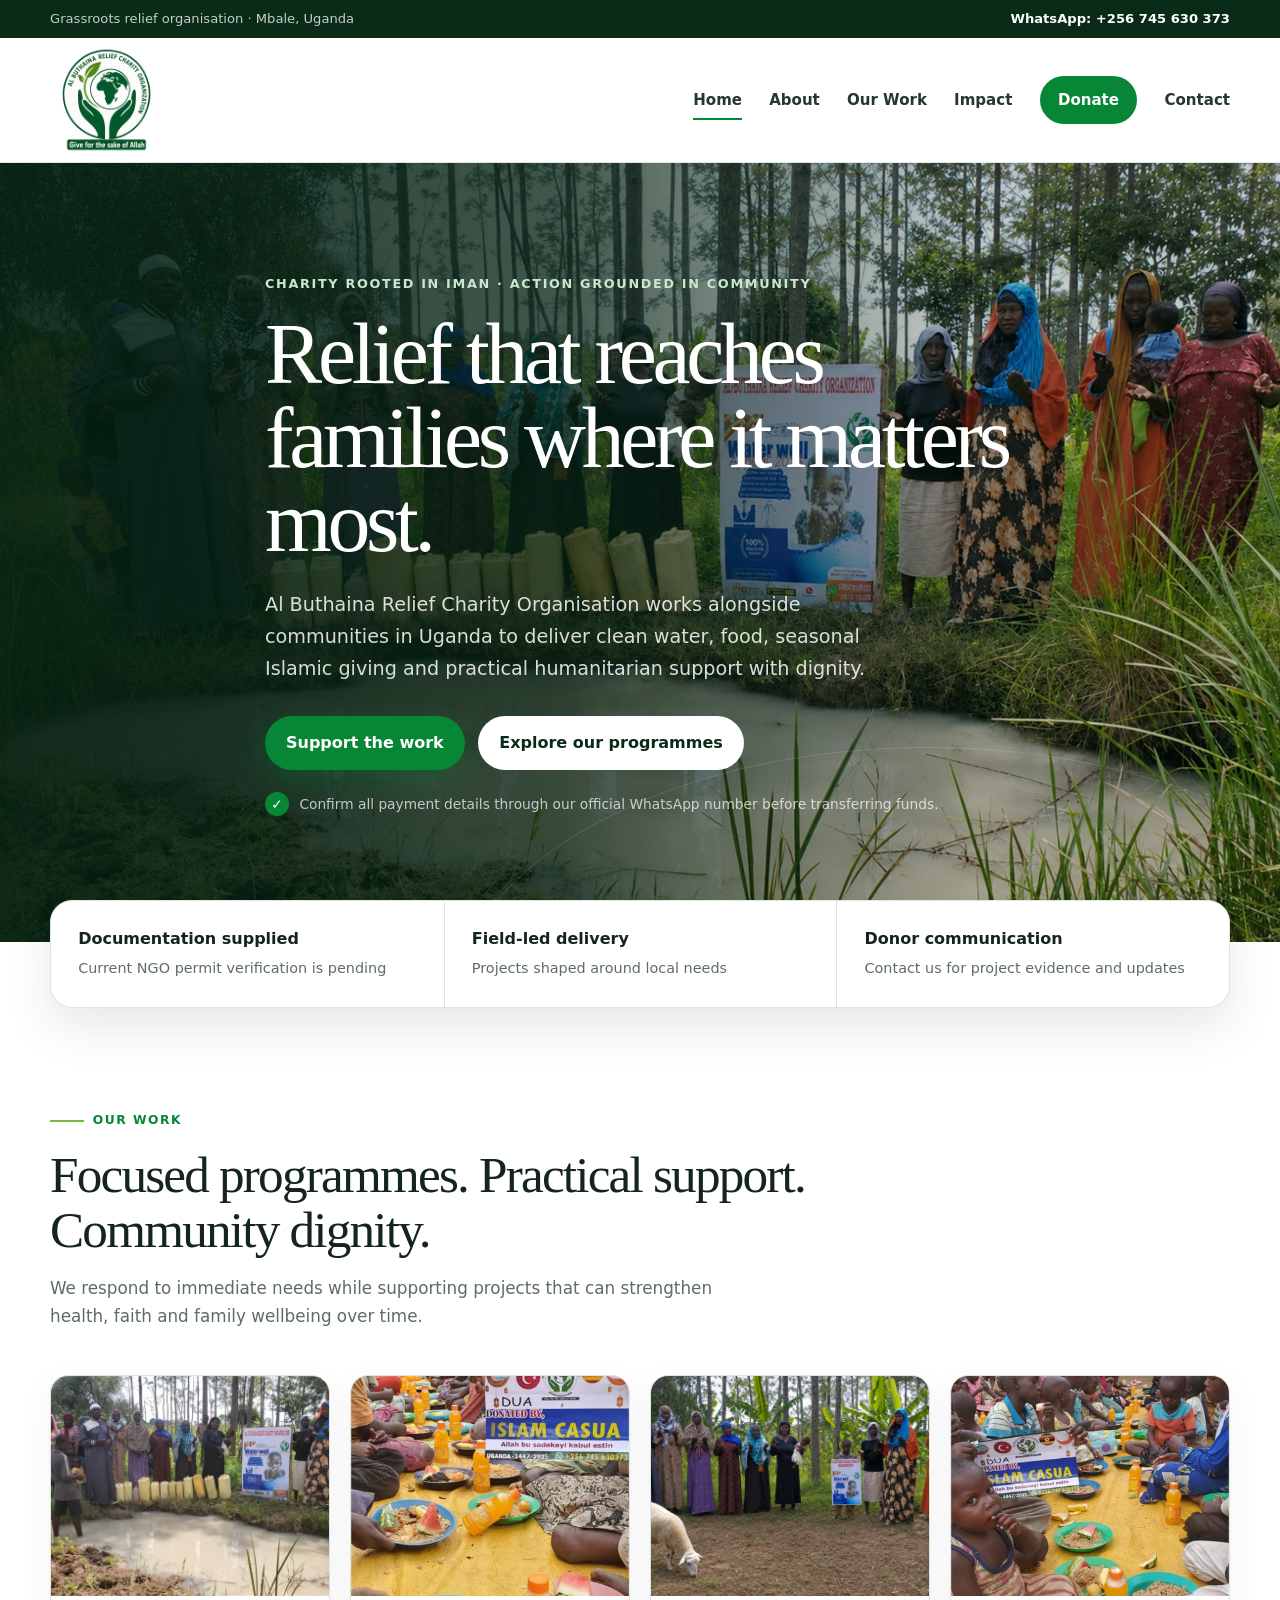
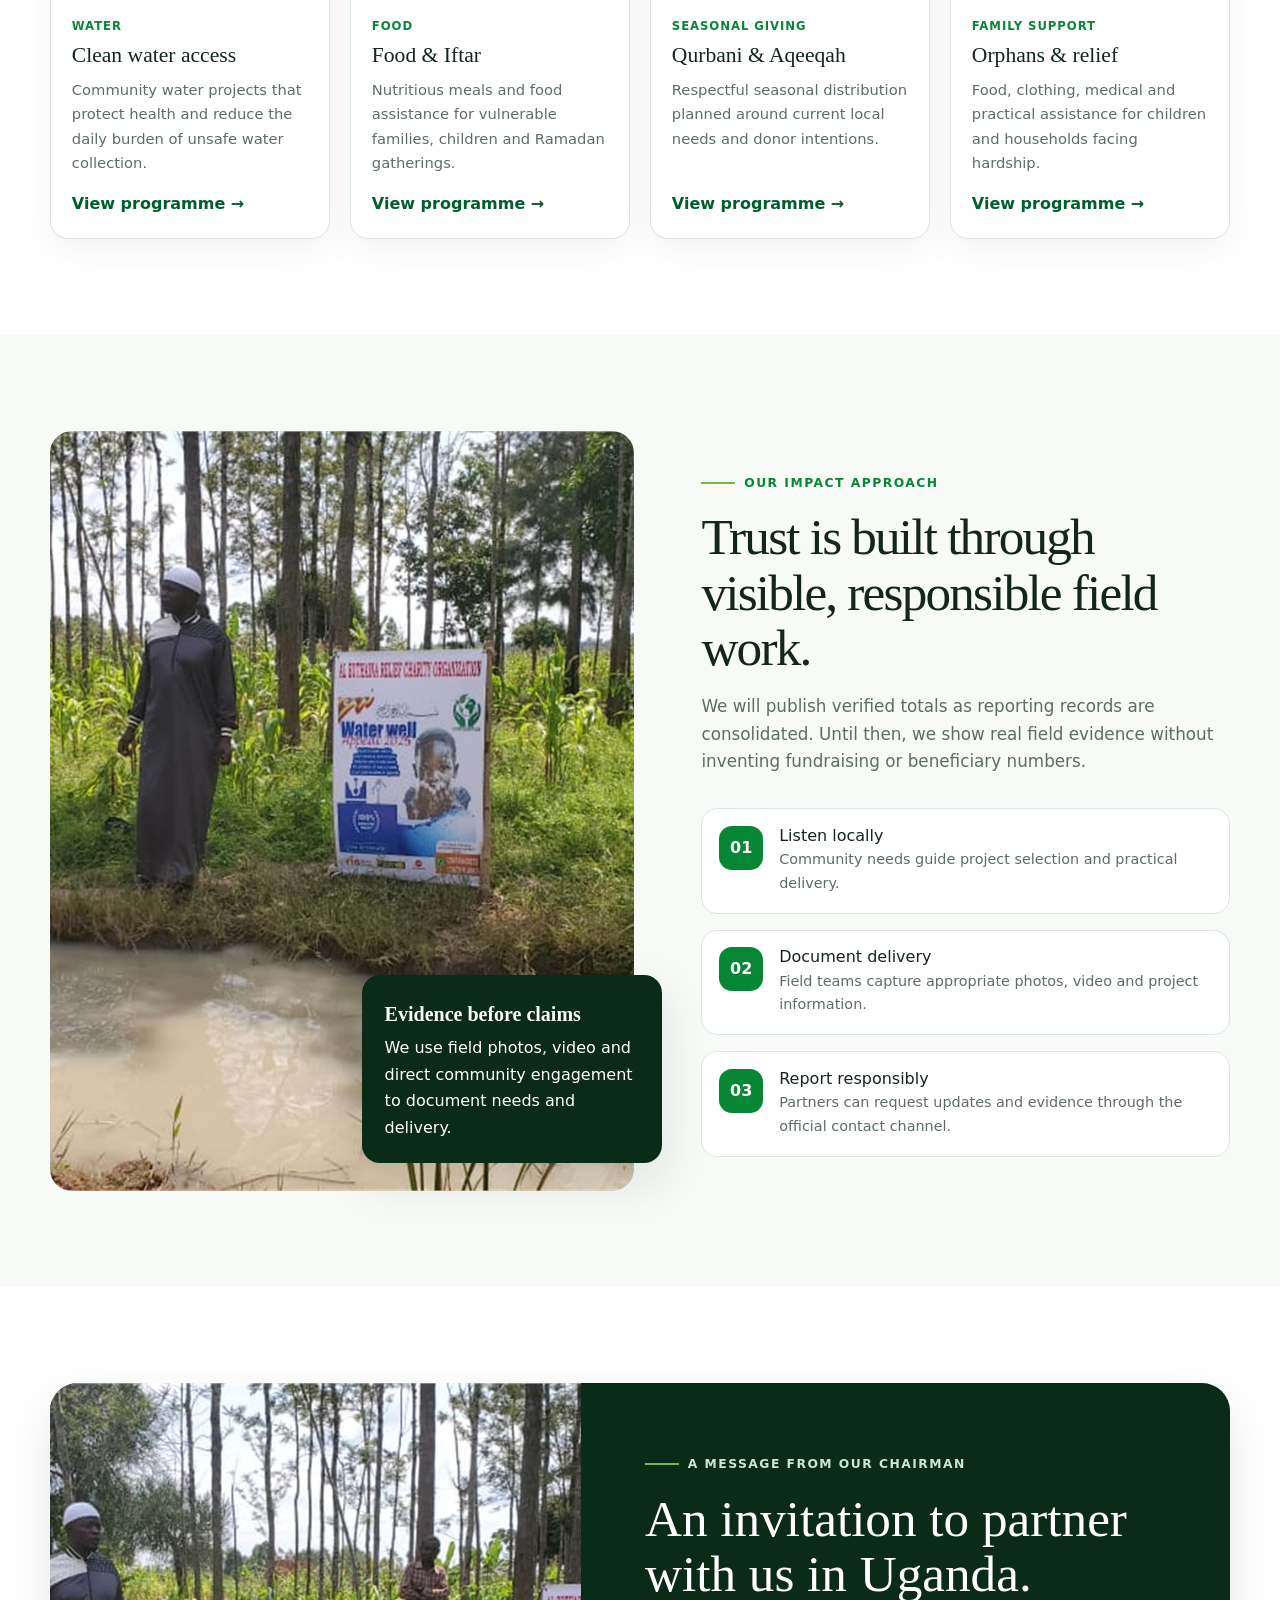
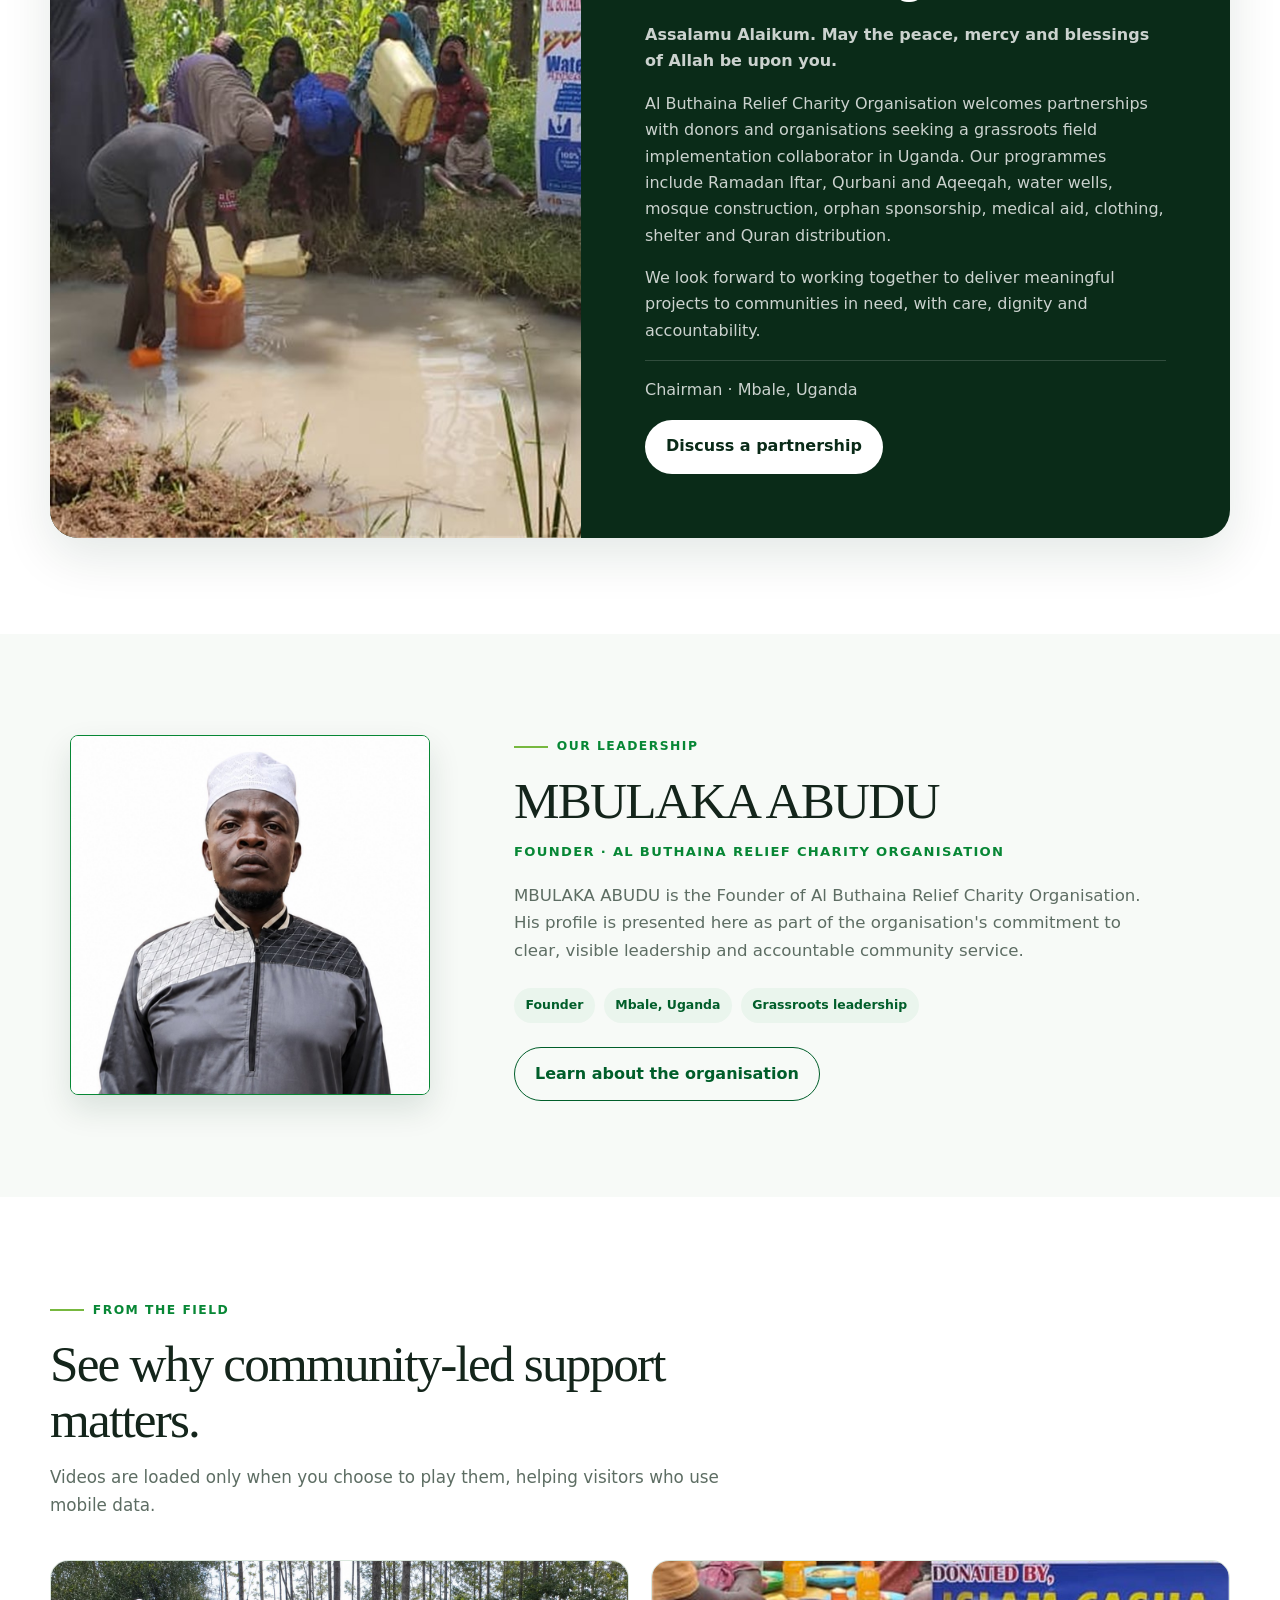
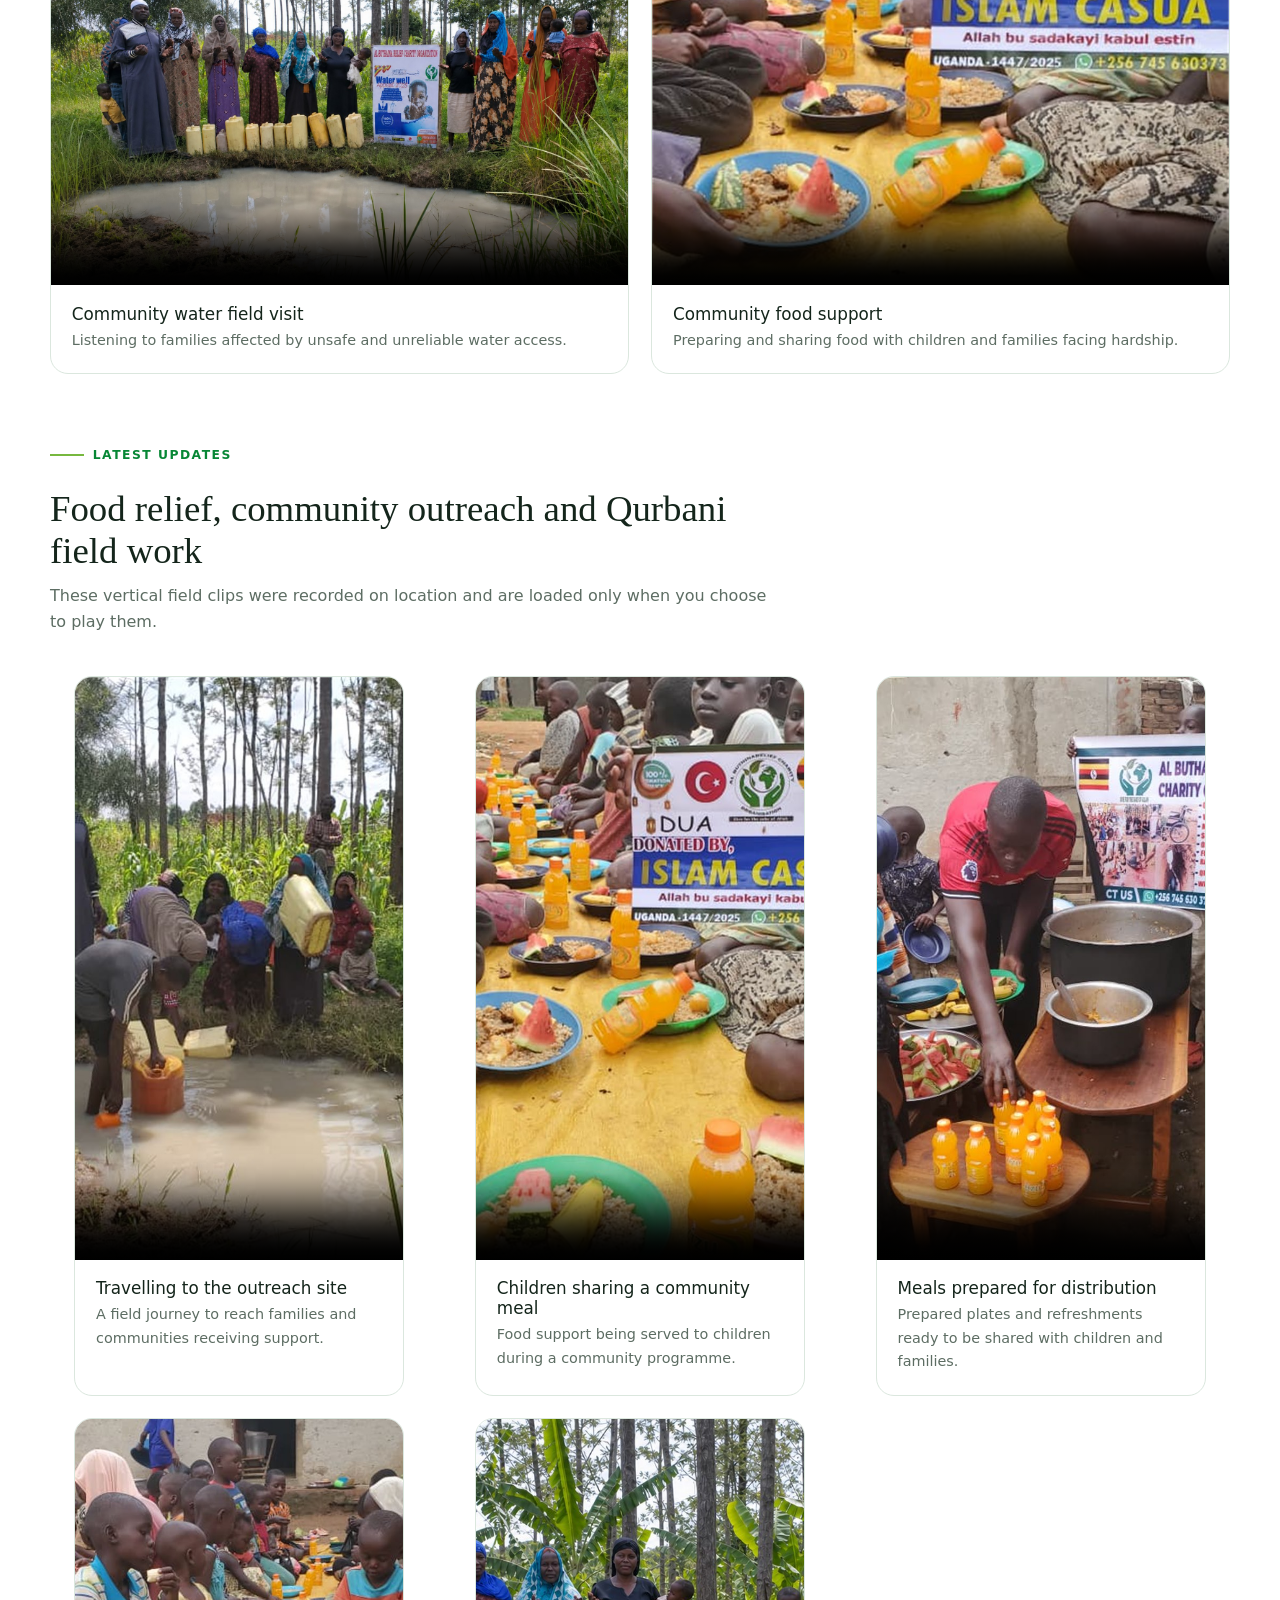
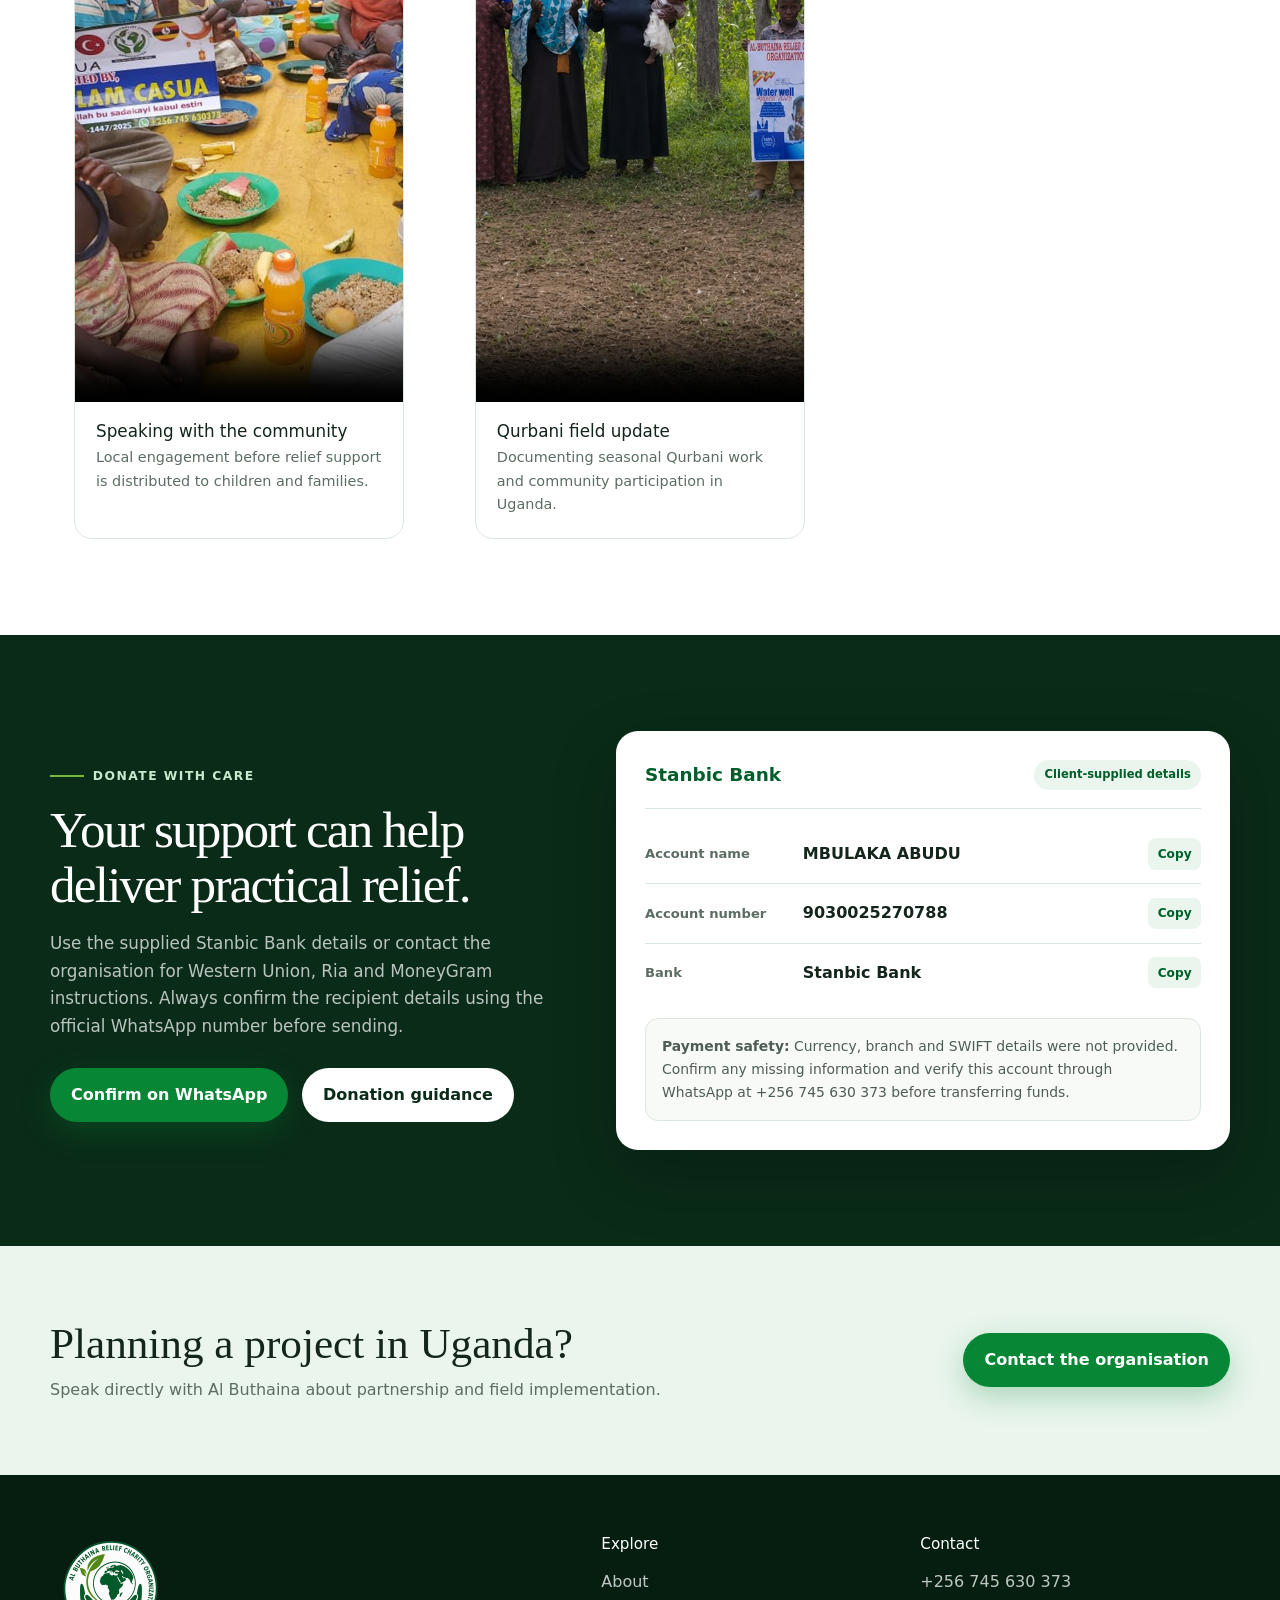
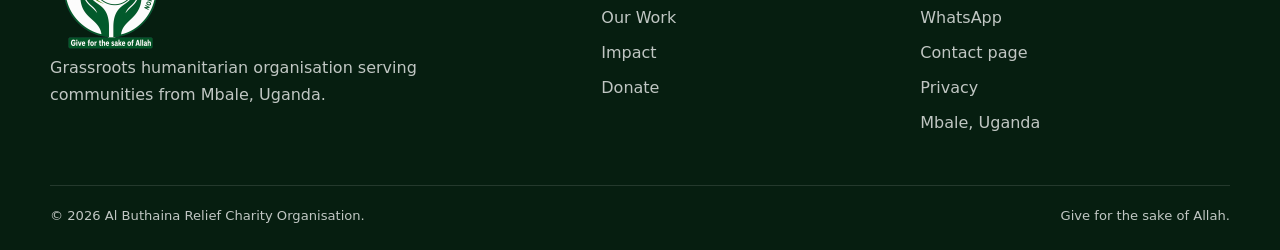
==== index.html @ 36b46601 "Prepare Al Buthaina website with owner content editor" ====
<!doctype html>
<html lang="en">
<head>
  <meta charset="utf-8">
  <meta name="viewport" content="width=device-width, initial-scale=1">
  <title>Al Buthaina Relief Charity Organisation | Community Relief in Uganda</title>
  <meta name="description" content="Al Buthaina Relief Charity Organisation is a community-based relief organisation in Mbale, Uganda delivering clean water, food, Qurbani, orphan and community relief programmes.">
  <meta name="theme-color" content="#005e2a">
  <meta property="og:title" content="Al Buthaina Relief Charity Organisation">
  <meta property="og:description" content="Faith-led, community-based humanitarian relief in Uganda.">
  <meta property="og:type" content="website">
  <meta property="og:image" content="assets/images/al-buthaina/hero-clean-water.jpg">
  <link rel="icon" href="assets/images/al-buthaina/favicon.png" type="image/png">
  <link rel="stylesheet" href="assets/library/bootstrap/css/bootstrap.min.css">
  <link rel="stylesheet" href="assets/css/modern-home.css">
  <script type="application/ld+json">
  {
    "@context": "https://schema.org",
    "@type": "Organization",
    "name": "Al Buthaina Relief Charity Organisation",
    "address": {"@type": "PostalAddress", "addressLocality": "Mbale", "addressCountry": "UG"},
    "telephone": "+256745630373",
    "areaServed": "Uganda",
    "description": "A community-based relief organisation delivering humanitarian programmes in Uganda."
  }
  </script>
</head>
<body>
  <a class="skip-link" href="#main-content">Skip to main content</a>

  <header class="site-header">
    <div class="trust-bar">
      <div class="container-modern">
        <span class="trust-bar__location">Grassroots relief organisation · Mbale, Uganda</span>
        <a href="https://wa.me/256745630373" aria-label="Contact Al Buthaina on WhatsApp">WhatsApp: +256 745 630 373</a>
      </div>
    </div>
    <div class="container-modern main-nav">
      <a class="brand" href="index.html" aria-label="Al Buthaina Relief Charity Organisation home">
        <img src="assets/images/al-buthaina/al-buthaina-logo-nav-transparent.png" alt="Al Buthaina Relief Charity Organisation">
      </a>
      <button class="menu-toggle" type="button" aria-expanded="false" aria-controls="primary-navigation" aria-label="Open navigation">
        <span></span><span></span><span></span>
      </button>
      <nav class="desktop-nav" id="primary-navigation" aria-label="Primary navigation">
        <a href="index.html" aria-current="page">Home</a>
        <a href="about-us.html">About</a>
        <a href="causes-list.html">Our Work</a>
        <a href="#impact">Impact</a>
        <a class="nav-donate" href="donation-page.html">Donate</a>
        <a href="contact-us.html">Contact</a>
      </nav>
    </div>
  </header>

  <main id="main-content">
    <section class="hero-modern" aria-labelledby="hero-title">
      <div class="container-modern hero-content">
        <p class="hero-kicker">Charity rooted in iman · Action grounded in community</p>
        <h1 id="hero-title">Relief that reaches families where it matters most.</h1>
        <p class="hero-lead">Al Buthaina Relief Charity Organisation works alongside communities in Uganda to deliver clean water, food, seasonal Islamic giving and practical humanitarian support with dignity.</p>
        <div class="button-row">
          <a class="btn-modern btn-primary-modern" href="#donate">Support the work</a>
          <a class="btn-modern btn-light-modern" href="#our-work">Explore our programmes</a>
        </div>
        <p class="hero-note">Confirm all payment details through our official WhatsApp number before transferring funds.</p>
      </div>
    </section>

    <section class="trust-strip" aria-label="Organisation trust information">
      <div class="container-modern trust-grid">
        <div class="trust-item"><strong>Documentation supplied</strong><span>Current NGO permit verification is pending</span></div>
        <div class="trust-item"><strong>Field-led delivery</strong><span>Projects shaped around local needs</span></div>
        <div class="trust-item"><strong>Donor communication</strong><span>Contact us for project evidence and updates</span></div>
      </div>
    </section>

    <section class="section-space" id="our-work" aria-labelledby="work-title">
      <div class="container-modern">
        <p class="eyebrow">Our work</p>
        <h2 class="section-heading" id="work-title">Focused programmes. Practical support. Community dignity.</h2>
        <p class="section-copy">We respond to immediate needs while supporting projects that can strengthen health, faith and family wellbeing over time.</p>
        <div class="program-grid">
          <article class="program-card">
            <img src="assets/images/al-buthaina/clean-water-community.jpg" alt="Community members gathered near an unsafe water source in Uganda" loading="lazy" width="640" height="480">
            <div class="program-card__body"><span class="program-card__tag">Water</span><h3>Clean water access</h3><p>Community water projects that protect health and reduce the daily burden of unsafe water collection.</p><a class="text-link" href="causes-list.html">View programme →</a></div>
          </article>
          <article class="program-card">
            <img src="assets/images/al-buthaina/community-iftar.jpg" alt="Food prepared for children and families during a community meal" loading="lazy" width="640" height="480">
            <div class="program-card__body"><span class="program-card__tag">Food</span><h3>Food &amp; Iftar</h3><p>Nutritious meals and food assistance for vulnerable families, children and Ramadan gatherings.</p><a class="text-link" href="causes-list.html">View programme →</a></div>
          </article>
          <article class="program-card">
            <img src="assets/images/al-buthaina/community-qurbani-gathering.jpg" alt="Community members gathered with a sheep during an Al Buthaina seasonal giving programme" loading="lazy" width="1600" height="900">
            <div class="program-card__body"><span class="program-card__tag">Seasonal giving</span><h3>Qurbani &amp; Aqeeqah</h3><p>Respectful seasonal distribution planned around current local needs and donor intentions.</p><a class="text-link" href="causes-list.html">View programme →</a></div>
          </article>
          <article class="program-card">
            <img src="assets/images/al-buthaina/children-meal-support.jpg" alt="Children receiving meal support through a community programme" loading="lazy" width="640" height="480">
            <div class="program-card__body"><span class="program-card__tag">Family support</span><h3>Orphans &amp; relief</h3><p>Food, clothing, medical and practical assistance for children and households facing hardship.</p><a class="text-link" href="causes-list.html">View programme →</a></div>
          </article>
        </div>
      </div>
    </section>

    <section class="section-space section-soft" id="impact" aria-labelledby="impact-title">
      <div class="container-modern impact-layout">
        <div class="impact-media">
          <img src="assets/images/al-buthaina/water-project-leadership.jpg" alt="Al Buthaina representatives documenting a community water need" loading="lazy" width="720" height="760">
          <div class="impact-badge"><strong>Evidence before claims</strong><span>We use field photos, video and direct community engagement to document needs and delivery.</span></div>
        </div>
        <div>
          <p class="eyebrow">Our impact approach</p>
          <h2 class="section-heading" id="impact-title">Trust is built through visible, responsible field work.</h2>
          <p class="section-copy">We will publish verified totals as reporting records are consolidated. Until then, we show real field evidence without inventing fundraising or beneficiary numbers.</p>
          <div class="proof-list">
            <article class="proof-item"><span class="proof-icon">01</span><div><h3>Listen locally</h3><p>Community needs guide project selection and practical delivery.</p></div></article>
            <article class="proof-item"><span class="proof-icon">02</span><div><h3>Document delivery</h3><p>Field teams capture appropriate photos, video and project information.</p></div></article>
            <article class="proof-item"><span class="proof-icon">03</span><div><h3>Report responsibly</h3><p>Partners can request updates and evidence through the official contact channel.</p></div></article>
          </div>
        </div>
      </div>
    </section>

    <section class="section-space" aria-labelledby="chairman-title">
      <div class="container-modern chairman-card">
        <img src="assets/images/al-buthaina/water-access-action.jpg" alt="Al Buthaina field visit concerning community water access" loading="lazy" width="700" height="760">
        <div class="chairman-copy">
          <p class="eyebrow">A message from our Chairman</p>
          <h2 id="chairman-title">An invitation to partner with us in Uganda.</h2>
          <p><strong>Assalamu Alaikum. May the peace, mercy and blessings of Allah be upon you.</strong></p>
          <p>Al Buthaina Relief Charity Organisation welcomes partnerships with donors and organisations seeking a grassroots field implementation collaborator in Uganda. Our programmes include Ramadan Iftar, Qurbani and Aqeeqah, water wells, mosque construction, orphan sponsorship, medical aid, clothing, shelter and Quran distribution.</p>
          <p>We look forward to working together to deliver meaningful projects to communities in need, with care, dignity and accountability.</p>
          <p class="chairman-signoff">Chairman · Mbale, Uganda</p>
          <a class="btn-modern btn-light-modern" href="contact-us.html">Discuss a partnership</a>
        </div>
      </div>
    </section>

    <section class="section-space section-soft" aria-labelledby="founder-title">
      <div class="container-modern founder-profile">
        <figure class="founder-portrait">
          <img src="assets/images/al-buthaina/mbulaka-abudu-founder.jpg" alt="MBULAKA ABUDU, Founder of Al Buthaina Relief Charity Organisation" loading="lazy" width="900" height="900">
        </figure>
        <div>
          <p class="eyebrow">Our leadership</p>
          <h2 class="section-heading" id="founder-title">MBULAKA ABUDU</h2>
          <p class="founder-role">Founder · Al Buthaina Relief Charity Organisation</p>
          <p class="founder-copy">MBULAKA ABUDU is the Founder of Al Buthaina Relief Charity Organisation. His profile is presented here as part of the organisation's commitment to clear, visible leadership and accountable community service.</p>
          <div class="founder-facts"><span>Founder</span><span>Mbale, Uganda</span><span>Grassroots leadership</span></div>
          <a class="btn-modern btn-outline-modern" href="about-us.html">Learn about the organisation</a>
        </div>
      </div>
    </section>

    <section class="section-space" aria-labelledby="field-title">
      <div class="container-modern">
        <p class="eyebrow">From the field</p>
        <h2 class="section-heading" id="field-title">See why community-led support matters.</h2>
        <p class="section-copy">Videos are loaded only when you choose to play them, helping visitors who use mobile data.</p>
        <div class="video-grid">
          <article class="video-card">
            <video controls preload="none" poster="assets/images/al-buthaina/hero-clean-water.jpg">
              <source src="assets/images/al-buthaina/videos/water-field-01.mp4" type="video/mp4">
              Your browser does not support this video.
            </video>
            <div class="video-card__copy"><h3>Community water field visit</h3><p>Listening to families affected by unsafe and unreliable water access.</p></div>
          </article>
          <article class="video-card">
            <video controls preload="none" poster="assets/images/al-buthaina/community-iftar.jpg">
              <source src="assets/images/al-buthaina/videos/community-food-support.mp4" type="video/mp4">
              Your browser does not support this video.
            </video>
            <div class="video-card__copy"><h3>Community food support</h3><p>Preparing and sharing food with children and families facing hardship.</p></div>
          </article>
        </div>
        <div class="video-section-heading">
          <p class="eyebrow">Latest updates</p>
          <h3>Food relief, community outreach and Qurbani field work</h3>
          <p>These vertical field clips were recorded on location and are loaded only when you choose to play them.</p>
        </div>
        <div class="video-grid video-grid--portrait">
          <article class="video-card video-card--portrait">
            <video controls playsinline preload="none" poster="assets/images/al-buthaina/water-access-action.jpg">
              <source src="assets/images/al-buthaina/videos/outreach-travel.mp4" type="video/mp4">
              Your browser does not support this video.
            </video>
            <div class="video-card__copy"><h3>Travelling to the outreach site</h3><p>A field journey to reach families and communities receiving support.</p></div>
          </article>
          <article class="video-card video-card--portrait">
            <video controls playsinline preload="none" poster="assets/images/al-buthaina/community-iftar.jpg">
              <source src="assets/images/al-buthaina/videos/children-community-meal.mp4" type="video/mp4">
              Your browser does not support this video.
            </video>
            <div class="video-card__copy"><h3>Children sharing a community meal</h3><p>Food support being served to children during a community programme.</p></div>
          </article>
          <article class="video-card video-card--portrait">
            <video controls playsinline preload="none" poster="assets/images/al-buthaina/food-preparation.jpg">
              <source src="assets/images/al-buthaina/videos/meal-preparation-display.mp4" type="video/mp4">
              Your browser does not support this video.
            </video>
            <div class="video-card__copy"><h3>Meals prepared for distribution</h3><p>Prepared plates and refreshments ready to be shared with children and families.</p></div>
          </article>
          <article class="video-card video-card--portrait">
            <video controls playsinline preload="none" poster="assets/images/al-buthaina/children-meal-support.jpg">
              <source src="assets/images/al-buthaina/videos/community-relief-address.mp4" type="video/mp4">
              Your browser does not support this video.
            </video>
            <div class="video-card__copy"><h3>Speaking with the community</h3><p>Local engagement before relief support is distributed to children and families.</p></div>
          </article>
          <article class="video-card video-card--portrait">
            <video controls playsinline preload="none" poster="assets/images/al-buthaina/community-qurbani-gathering.jpg">
              <source src="assets/images/al-buthaina/videos/qurbani-field-update.mp4" type="video/mp4">
              Your browser does not support this video.
            </video>
            <div class="video-card__copy"><h3>Qurbani field update</h3><p>Documenting seasonal Qurbani work and community participation in Uganda.</p></div>
          </article>
        </div>
      </div>
    </section>

    <section class="section-space section-soft field-updates" id="updates" aria-labelledby="updates-title" data-updates-section hidden>
      <div class="container-modern">
        <p class="eyebrow">News from the field</p>
        <h2 class="section-heading" id="updates-title">Latest community updates</h2>
        <p class="section-copy">Recent photographs, project notes and video updates published by the Al Buthaina team.</p>
        <div class="updates-grid" data-updates-grid aria-live="polite"></div>
      </div>
    </section>

    <section class="section-space donate-section" id="donate" aria-labelledby="donate-title">
      <div class="container-modern donate-layout">
        <div>
          <p class="eyebrow">Donate with care</p>
          <h2 class="section-heading" id="donate-title">Your support can help deliver practical relief.</h2>
          <p class="section-copy">Use the supplied Stanbic Bank details or contact the organisation for Western Union, Ria and MoneyGram instructions. Always confirm the recipient details using the official WhatsApp number before sending.</p>
          <div class="button-row" style="margin-top:1.7rem">
            <a class="btn-modern btn-primary-modern" href="https://wa.me/256745630373">Confirm on WhatsApp</a>
            <a class="btn-modern btn-light-modern" href="donation-page.html">Donation guidance</a>
          </div>
        </div>
        <div class="bank-card" aria-label="Stanbic Bank donation account details">
          <div class="bank-card__top"><strong>Stanbic Bank</strong><span class="bank-status">Client-supplied details</span></div>
          <div class="bank-details">
            <div class="bank-row"><span class="bank-label">Account name</span><span class="bank-value">MBULAKA ABUDU</span><button class="copy-btn" type="button" data-copy="MBULAKA ABUDU">Copy</button></div>
            <div class="bank-row"><span class="bank-label">Account number</span><span class="bank-value">9030025270788</span><button class="copy-btn" type="button" data-copy="9030025270788">Copy</button></div>
            <div class="bank-row"><span class="bank-label">Bank</span><span class="bank-value">Stanbic Bank</span><button class="copy-btn" type="button" data-copy="Stanbic Bank">Copy</button></div>
          </div>
          <p class="safety-note"><strong>Payment safety:</strong> Currency, branch and SWIFT details were not provided. Confirm any missing information and verify this account through WhatsApp at +256 745 630 373 before transferring funds.</p>
        </div>
      </div>
    </section>

    <section class="final-cta" aria-labelledby="contact-title">
      <div class="container-modern final-cta__inner">
        <div><h2 id="contact-title">Planning a project in Uganda?</h2><p>Speak directly with Al Buthaina about partnership and field implementation.</p></div>
        <a class="btn-modern btn-primary-modern" href="contact-us.html">Contact the organisation</a>
      </div>
    </section>
  </main>

  <footer class="site-footer">
    <div class="container-modern">
      <div class="footer-grid">
        <div>
          <img class="footer-logo" src="assets/images/al-buthaina/al-buthaina-logo-nav-transparent.png" alt="Al Buthaina Relief Charity Organisation" loading="lazy">
          <p>Grassroots humanitarian organisation serving communities from Mbale, Uganda.</p>
        </div>
        <div><h3>Explore</h3><div class="footer-links"><a href="about-us.html">About</a><a href="causes-list.html">Our Work</a><a href="#impact">Impact</a><a href="donation-page.html">Donate</a></div></div>
        <div><h3>Contact</h3><div class="footer-links"><a href="tel:+256745630373">+256 745 630 373</a><a href="https://wa.me/256745630373">WhatsApp</a><a href="contact-us.html">Contact page</a><a href="privacy.html">Privacy</a><span>Mbale, Uganda</span></div></div>
      </div>
      <div class="footer-bottom"><span>© <span id="current-year">2026</span> Al Buthaina Relief Charity Organisation.</span><span>Give for the sake of Allah.</span></div>
    </div>
  </footer>

  <div class="mobile-actions" aria-label="Quick actions">
    <a href="https://wa.me/256745630373">WhatsApp</a>
    <a href="donation-page.html">Donate</a>
  </div>

  <script src="assets/js/field-updates.js" defer></script>
  <script>
    const menuButton = document.querySelector('.menu-toggle');
    const navigation = document.querySelector('#primary-navigation');
    menuButton.addEventListener('click', () => {
      const open = navigation.classList.toggle('is-open');
      menuButton.setAttribute('aria-expanded', String(open));
      menuButton.setAttribute('aria-label', open ? 'Close navigation' : 'Open navigation');
    });
    navigation.addEventListener('click', () => {
      navigation.classList.remove('is-open');
      menuButton.setAttribute('aria-expanded', 'false');
    });
    document.querySelectorAll('[data-copy]').forEach((button) => {
      button.addEventListener('click', async () => {
        try {
          await navigator.clipboard.writeText(button.dataset.copy);
          const previous = button.textContent;
          button.textContent = 'Copied';
          setTimeout(() => { button.textContent = previous; }, 1600);
        } catch (_) {
          button.textContent = 'Select text';
        }
      });
    });
    document.querySelector('#current-year').textContent = new Date().getFullYear();
  </script>
</body>
</html>
---- assets/css/modern-home.css ----
:root {
  --ab-green: #078735;
  --ab-green-dark: #005e2a;
  --ab-green-deep: #0a2b18;
  --ab-green-soft: #eaf5ed;
  --ab-lime: #77b83f;
  --ab-ink: #14251b;
  --ab-muted: #5d6d63;
  --ab-border: #dbe7de;
  --ab-paper: #f7faf7;
  --ab-white: #fff;
  --ab-shadow: 0 18px 50px rgba(10, 43, 24, 0.11);
  --ab-radius: 22px;
}

* { box-sizing: border-box; }
html { scroll-behavior: smooth; }
body {
  margin: 0;
  color: var(--ab-ink);
  background: var(--ab-white);
  font-family: Inter, ui-sans-serif, system-ui, -apple-system, BlinkMacSystemFont, "Segoe UI", sans-serif;
  line-height: 1.65;
}
img, video { max-width: 100%; }
a { color: inherit; }
.skip-link {
  position: fixed;
  left: 1rem;
  top: -4rem;
  z-index: 2000;
  padding: .75rem 1rem;
  background: var(--ab-white);
  color: var(--ab-green-dark);
  border-radius: 10px;
}
.skip-link:focus { top: 1rem; }
.container-modern { width: min(1180px, calc(100% - 40px)); margin-inline: auto; }
.eyebrow {
  display: inline-flex;
  align-items: center;
  gap: .55rem;
  margin: 0 0 1rem;
  color: var(--ab-green);
  font-size: .77rem;
  font-weight: 800;
  letter-spacing: .12em;
  text-transform: uppercase;
}
.eyebrow::before { content: ""; width: 34px; height: 2px; background: var(--ab-lime); }
.section-heading {
  margin: 0;
  max-width: 760px;
  font-family: Georgia, "Times New Roman", serif;
  font-size: clamp(2rem, 4vw, 3.4rem);
  line-height: 1.08;
  letter-spacing: -.035em;
}
.section-copy { max-width: 680px; margin: 1.1rem 0 0; color: var(--ab-muted); font-size: 1.05rem; }
.section-space { padding: 96px 0; }
.section-soft { background: var(--ab-paper); }
.button-row { display: flex; flex-wrap: wrap; gap: .85rem; align-items: center; }
.btn-modern {
  display: inline-flex;
  align-items: center;
  justify-content: center;
  min-height: 50px;
  padding: .8rem 1.25rem;
  border: 1px solid transparent;
  border-radius: 999px;
  font-weight: 800;
  text-decoration: none;
  transition: transform .2s ease, box-shadow .2s ease, background .2s ease;
}
.btn-modern:hover { transform: translateY(-2px); }
.btn-primary-modern { color: #fff; background: var(--ab-green); box-shadow: 0 10px 30px rgba(7, 135, 53, .28); }
.btn-primary-modern:hover { color: #fff; background: var(--ab-green-dark); }
.btn-light-modern { color: var(--ab-green-deep); background: #fff; border-color: rgba(255,255,255,.55); }
.btn-outline-modern { color: var(--ab-green-dark); background: transparent; border-color: var(--ab-green-dark); }

.site-header { position: sticky; top: 0; z-index: 1000; background: rgba(255,255,255,.96); border-bottom: 1px solid rgba(219,231,222,.92); backdrop-filter: blur(14px); }
.trust-bar { color: #eaf5ed; background: var(--ab-green-deep); font-size: .82rem; }
.trust-bar .container-modern { min-height: 38px; display: flex; align-items: center; justify-content: space-between; gap: 1rem; }
.trust-bar a { color: #fff; text-decoration: none; font-weight: 700; }
.trust-bar__location { opacity: .82; }
.main-nav { min-height: 124px; display: flex; align-items: center; justify-content: space-between; gap: 1.5rem; }
.brand { display: inline-flex; flex: 0 0 auto; align-items: center; text-decoration: none; }
.brand img { width: 112px; height: auto; object-fit: contain; margin: 0; }
.desktop-nav { display: flex; align-items: center; gap: 1.7rem; margin-left: auto; }
.desktop-nav a { position: relative; color: #26372d; font-size: .94rem; font-weight: 700; text-decoration: none; }
.desktop-nav a:not(.nav-donate)::after { content: ""; position: absolute; left: 0; right: 100%; bottom: -.45rem; height: 2px; background: var(--ab-green); transition: right .2s ease; }
.desktop-nav a:hover::after, .desktop-nav a[aria-current="page"]::after { right: 0; }
.nav-donate { padding: .72rem 1.15rem; color: #fff !important; background: var(--ab-green); border-radius: 999px; }
.menu-toggle { display: none; width: 46px; height: 46px; padding: 0; border: 1px solid var(--ab-border); border-radius: 50%; background: #fff; color: var(--ab-green-deep); }
.menu-toggle span { display: block; width: 19px; height: 2px; margin: 4px auto; background: currentColor; }

.hero-modern { position: relative; min-height: 720px; display: grid; align-items: center; overflow: hidden; color: #fff; background: var(--ab-green-deep); }
.hero-modern::before { content: ""; position: absolute; inset: 0; background: linear-gradient(90deg, rgba(4,32,17,.91) 0%, rgba(4,32,17,.75) 44%, rgba(4,32,17,.22) 76%), url('../images/al-buthaina/hero-clean-water.jpg') center 43%/cover no-repeat; }
.hero-modern::after { content: ""; position: absolute; inset: auto -10% -45% 35%; height: 70%; border: 1px solid rgba(255,255,255,.12); border-radius: 50%; }
.hero-content { position: relative; z-index: 1; max-width: 750px; padding: 110px 0; }
.hero-kicker { margin: 0 0 1.2rem; color: #c8e9cd; font-size: .8rem; font-weight: 800; letter-spacing: .13em; text-transform: uppercase; }
.hero-modern h1 { margin: 0; font-family: Georgia, "Times New Roman", serif; font-size: clamp(3rem, 6.7vw, 6rem); line-height: .98; letter-spacing: -.05em; }
.hero-lead { max-width: 650px; margin: 1.5rem 0 2rem; color: rgba(255,255,255,.84); font-size: clamp(1rem, 2vw, 1.2rem); }
.hero-note { display: flex; gap: .65rem; align-items: center; margin-top: 1.35rem; color: rgba(255,255,255,.72); font-size: .86rem; }
.hero-note::before { content: "✓"; display: grid; place-items: center; width: 24px; height: 24px; border-radius: 50%; color: #fff; background: var(--ab-green); }

.trust-strip { position: relative; z-index: 2; margin-top: -42px; }
.trust-grid { display: grid; grid-template-columns: repeat(3, 1fr); overflow: hidden; background: #fff; border: 1px solid var(--ab-border); border-radius: var(--ab-radius); box-shadow: var(--ab-shadow); }
.trust-item { padding: 1.55rem 1.7rem; }
.trust-item + .trust-item { border-left: 1px solid var(--ab-border); }
.trust-item strong { display: block; margin-bottom: .2rem; font-size: 1rem; }
.trust-item span { color: var(--ab-muted); font-size: .9rem; }

.program-grid { display: grid; grid-template-columns: repeat(4, 1fr); gap: 1.25rem; margin-top: 2.8rem; }
.program-card { display: flex; flex-direction: column; overflow: hidden; background: #fff; border: 1px solid var(--ab-border); border-radius: 18px; box-shadow: 0 12px 35px rgba(10,43,24,.06); transition: transform .25s ease, box-shadow .25s ease; }
.program-card:hover { transform: translateY(-6px); box-shadow: var(--ab-shadow); }
.program-card img { display: block; width: 100%; height: 220px; object-fit: cover; object-position: center; }
.program-card__body { display: flex; flex: 1; flex-direction: column; padding: 1.3rem; }
.program-card__tag { color: var(--ab-green); font-size: .73rem; font-weight: 800; letter-spacing: .08em; text-transform: uppercase; }
.program-card h3 { margin: .45rem 0 .55rem; font-family: Georgia, "Times New Roman", serif; font-size: 1.35rem; }
.program-card p { margin: 0 0 1rem; color: var(--ab-muted); font-size: .92rem; }
.text-link { margin-top: auto; color: var(--ab-green-dark); font-weight: 800; text-decoration: none; }

.impact-layout { display: grid; grid-template-columns: 1.05fr .95fr; gap: 4.2rem; align-items: center; }
.impact-media { position: relative; }
.impact-media img { width: 100%; min-height: 550px; object-fit: cover; border-radius: var(--ab-radius); }
.impact-badge { position: absolute; right: -28px; bottom: 28px; width: min(300px, 74%); padding: 1.4rem; color: #fff; background: var(--ab-green-deep); border-radius: 18px; box-shadow: var(--ab-shadow); }
.impact-badge strong { display: block; margin-bottom: .3rem; font-family: Georgia, "Times New Roman", serif; font-size: 1.25rem; }
.proof-list { display: grid; gap: 1rem; margin: 2rem 0 0; }
.proof-item { display: grid; grid-template-columns: 44px 1fr; gap: 1rem; align-items: start; padding: 1.05rem; background: #fff; border: 1px solid var(--ab-border); border-radius: 16px; }
.proof-icon { display: grid; place-items: center; width: 44px; height: 44px; color: #fff; background: var(--ab-green); border-radius: 13px; font-weight: 900; }
.proof-item h3 { margin: 0 0 .2rem; font-size: 1rem; }
.proof-item p { margin: 0; color: var(--ab-muted); font-size: .9rem; }

.chairman-card { display: grid; grid-template-columns: .9fr 1.1fr; overflow: hidden; color: #fff; background: var(--ab-green-deep); border-radius: 28px; box-shadow: var(--ab-shadow); }
.chairman-card img { width: 100%; height: 100%; min-height: 520px; object-fit: cover; }
.chairman-copy { padding: clamp(2rem, 5vw, 4.5rem); }
.chairman-copy .eyebrow { color: #c8e9cd; }
.chairman-copy h2 { margin: 0 0 1.3rem; font-family: Georgia, "Times New Roman", serif; font-size: clamp(2rem, 4vw, 3.4rem); line-height: 1.08; }
.chairman-copy p { color: rgba(255,255,255,.79); }
.chairman-signoff { padding-top: 1rem; border-top: 1px solid rgba(255,255,255,.16); }
.chairman-signoff strong { display: block; color: #fff; }

.founder-profile { display: grid; grid-template-columns: minmax(300px, 400px) 1fr; gap: clamp(2rem, 5vw, 4rem); align-items: center; }
.founder-portrait { position: relative; width: min(100%, 360px); aspect-ratio: 1; margin: 0 auto; overflow: hidden; background: #fff; border: 1px solid var(--ab-green); border-radius: 8px; box-shadow: 0 14px 32px rgba(5, 47, 29, .12); }
.founder-portrait::after { content: none; }
.founder-portrait img { display: block; width: 100%; height: 100%; object-fit: cover; object-position: center 20%; border-radius: 0; }
.founder-role { margin: .8rem 0 1.2rem; color: var(--ab-green); font-size: .82rem; font-weight: 850; letter-spacing: .1em; text-transform: uppercase; }
.founder-copy { max-width: 640px; color: var(--ab-muted); font-size: 1.04rem; }
.founder-facts { display: flex; flex-wrap: wrap; gap: .55rem; margin: 1.5rem 0; }
.founder-facts span { padding: .45rem .72rem; color: var(--ab-green-dark); background: var(--ab-green-soft); border-radius: 999px; font-size: .78rem; font-weight: 800; }

.video-grid { display: grid; grid-template-columns: repeat(2, 1fr); gap: 1.4rem; margin-top: 2.5rem; }
.video-card { display: flex; flex-direction: column; overflow: hidden; background: #fff; border: 1px solid var(--ab-border); border-radius: 18px; }
.video-card video { display: block; width: 100%; aspect-ratio: 16/9; object-fit: cover; background: var(--ab-green-deep); }
.video-card__copy { flex: 1; padding: 1.15rem 1.3rem 1.3rem; }
.video-card h3 { margin: 0 0 .3rem; font-size: 1.05rem; }
.video-card p { margin: 0; color: var(--ab-muted); font-size: .9rem; }
.video-section-heading { max-width: 720px; margin-top: 4rem; }
.video-section-heading h3 { margin: .4rem 0 .65rem; font-family: Georgia, "Times New Roman", serif; font-size: clamp(1.65rem, 3vw, 2.3rem); line-height: 1.15; }
.video-section-heading > p:last-child { margin: 0; color: var(--ab-muted); }
.video-grid--portrait { grid-template-columns: repeat(3, minmax(0, 1fr)); }
.video-card--portrait { width: 100%; max-width: 330px; justify-self: center; }
.video-card--portrait video { aspect-ratio: 9/16; object-fit: cover; }

.updates-grid { display: grid; grid-template-columns: repeat(3, minmax(0, 1fr)); gap: 1.5rem; margin-top: 2.2rem; }
.update-card { overflow: hidden; display: flex; min-width: 0; flex-direction: column; background: #fff; border: 1px solid var(--ab-border); border-radius: var(--ab-radius); box-shadow: 0 14px 35px rgba(6, 47, 28, .07); }
.update-card__image { width: 100%; aspect-ratio: 4/3; object-fit: cover; background: var(--ab-green-soft); }
.update-card__video { display: block; width: 100%; aspect-ratio: 16/9; object-fit: cover; background: #071d13; }
.update-card__body { display: flex; height: 100%; flex-direction: column; align-items: flex-start; padding: 1.35rem; }
.update-card__date { margin-bottom: .65rem; color: var(--ab-green); font-size: .74rem; font-weight: 850; letter-spacing: .08em; text-transform: uppercase; }
.update-card h3 { margin: 0 0 .7rem; color: var(--ab-green-dark); font-family: Georgia, "Times New Roman", serif; font-size: 1.35rem; line-height: 1.2; }
.update-card p { margin: 0 0 1rem; color: var(--ab-muted); }
.update-card__link { margin-top: auto; color: var(--ab-green); font-weight: 850; text-decoration: none; }
.update-card__link:hover { color: var(--ab-green-dark); text-decoration: underline; }

.donate-section { color: #fff; background: var(--ab-green-deep); }
.donate-layout { display: grid; grid-template-columns: .9fr 1.1fr; gap: 4rem; align-items: center; }
.donate-section .eyebrow { color: #c8e9cd; }
.donate-section .section-copy { color: rgba(255,255,255,.72); }
.bank-card { padding: 1.8rem; color: var(--ab-ink); background: #fff; border-radius: var(--ab-radius); box-shadow: 0 24px 65px rgba(0,0,0,.22); }
.bank-card__top { display: flex; align-items: center; justify-content: space-between; gap: 1rem; padding-bottom: 1.1rem; border-bottom: 1px solid var(--ab-border); }
.bank-card__top strong { color: var(--ab-green-dark); font-size: 1.15rem; }
.bank-status { padding: .35rem .65rem; color: var(--ab-green-dark); background: var(--ab-green-soft); border-radius: 999px; font-size: .72rem; font-weight: 800; }
.bank-details { margin: 1rem 0; }
.bank-row { display: grid; grid-template-columns: 145px 1fr auto; gap: .8rem; align-items: center; padding: .85rem 0; }
.bank-row + .bank-row { border-top: 1px solid var(--ab-border); }
.bank-label { color: var(--ab-muted); font-size: .82rem; font-weight: 700; }
.bank-value { overflow-wrap: anywhere; font-weight: 850; }
.copy-btn { padding: .35rem .6rem; color: var(--ab-green-dark); background: var(--ab-green-soft); border: 0; border-radius: 8px; font-size: .76rem; font-weight: 800; }
.safety-note { margin: 1rem 0 0; padding: 1rem; color: #4e5d54; background: #f7faf7; border: 1px solid var(--ab-border); border-radius: 13px; font-size: .87rem; }

.final-cta { padding: 72px 0; background: var(--ab-green-soft); }
.final-cta__inner { display: flex; align-items: center; justify-content: space-between; gap: 2rem; }
.final-cta h2 { margin: 0 0 .45rem; font-family: Georgia, "Times New Roman", serif; font-size: clamp(1.8rem, 4vw, 2.7rem); }
.final-cta p { margin: 0; color: var(--ab-muted); }

.site-footer { padding: 60px 0 24px; color: rgba(255,255,255,.75); background: #061e10; }
.footer-grid { display: grid; grid-template-columns: 1.3fr .7fr .8fr; gap: 3rem; }
.footer-logo { width: 120px; height: 120px; object-fit: contain; }
.site-footer h3 { margin: 0 0 1rem; color: #fff; font-size: .95rem; }
.site-footer p { max-width: 440px; }
.footer-links { display: grid; gap: .55rem; }
.footer-links a { color: rgba(255,255,255,.75); text-decoration: none; }
.footer-links a:hover { color: #fff; }
.footer-bottom { display: flex; justify-content: space-between; gap: 1rem; margin-top: 3rem; padding-top: 1.2rem; border-top: 1px solid rgba(255,255,255,.12); font-size: .82rem; }
.mobile-actions { display: none; }

@media (max-width: 991px) {
  .menu-toggle { display: block; }
  .desktop-nav { position: absolute; top: 100%; left: 20px; right: 20px; display: none; align-items: stretch; gap: 0; padding: .7rem; background: #fff; border: 1px solid var(--ab-border); border-radius: 16px; box-shadow: var(--ab-shadow); }
  .desktop-nav.is-open { display: grid; }
  .desktop-nav a { padding: .8rem .9rem; }
  .desktop-nav a::after { display: none; }
  .nav-donate { margin-top: .35rem; text-align: center; }
  .program-grid { grid-template-columns: repeat(2, 1fr); }
  .updates-grid { grid-template-columns: repeat(2, minmax(0, 1fr)); }
  .video-grid--portrait { grid-template-columns: repeat(2, minmax(0, 1fr)); }
  .impact-layout, .chairman-card, .donate-layout, .founder-profile { grid-template-columns: 1fr; }
  .impact-media { max-width: 760px; }
  .impact-badge { right: 20px; }
  .chairman-card img { min-height: 420px; }
  .donate-layout { gap: 2.4rem; }
}

@media (max-width: 767px) {
  .container-modern { width: min(100% - 28px, 1180px); }
  .trust-bar__location { display: none; }
  .main-nav { min-height: 102px; }
  .brand img { width: 92px; height: auto; }
  .hero-modern { min-height: 660px; }
  .hero-modern::before { background: linear-gradient(90deg, rgba(4,32,17,.9), rgba(4,32,17,.55)), url('../images/al-buthaina/hero-clean-water.jpg') 46% center/cover no-repeat; }
  .hero-content { padding: 90px 0; }
  .section-space { padding: 72px 0; }
  .trust-grid { grid-template-columns: 1fr; }
  .trust-item + .trust-item { border-left: 0; border-top: 1px solid var(--ab-border); }
  .program-grid, .video-grid, .updates-grid { grid-template-columns: 1fr; }
  .impact-media img { min-height: 420px; }
  .impact-badge { position: relative; right: auto; bottom: auto; width: calc(100% - 28px); margin: -55px auto 0; }
  .bank-row { grid-template-columns: 1fr auto; }
  .bank-label { grid-column: 1 / -1; }
  .final-cta__inner, .footer-bottom { align-items: flex-start; flex-direction: column; }
  .footer-grid { grid-template-columns: 1fr; gap: 2rem; }
  .mobile-actions { position: fixed; z-index: 950; left: 12px; right: 12px; bottom: 12px; display: grid; grid-template-columns: 1fr 1fr; gap: .6rem; padding: .55rem; background: rgba(255,255,255,.96); border: 1px solid var(--ab-border); border-radius: 16px; box-shadow: var(--ab-shadow); backdrop-filter: blur(12px); }
  .mobile-actions a { padding: .72rem; color: #fff; background: var(--ab-green); border-radius: 11px; font-size: .85rem; font-weight: 800; text-align: center; text-decoration: none; }
  .mobile-actions a:first-child { color: var(--ab-green-dark); background: var(--ab-green-soft); }
  body { padding-bottom: 78px; }
}

@media (prefers-reduced-motion: reduce) {
  *, *::before, *::after { scroll-behavior: auto !important; transition: none !important; }
}
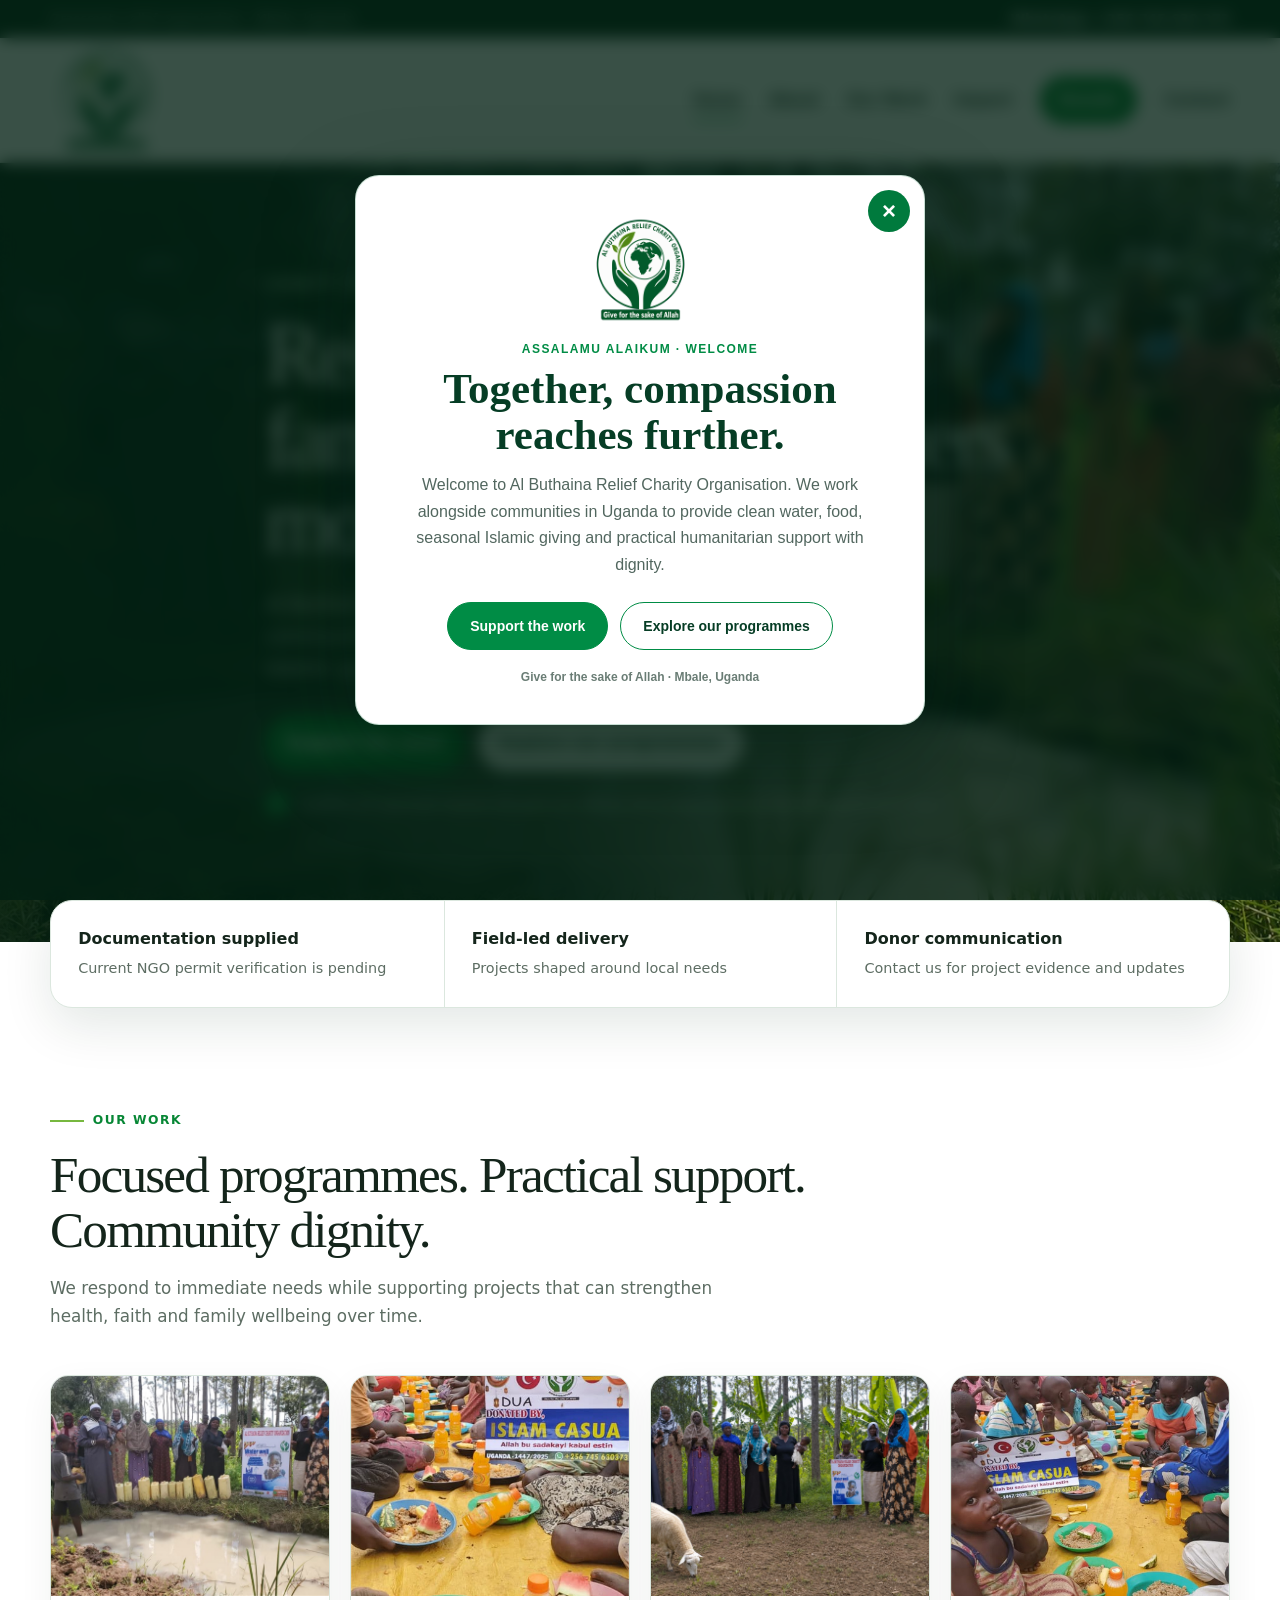
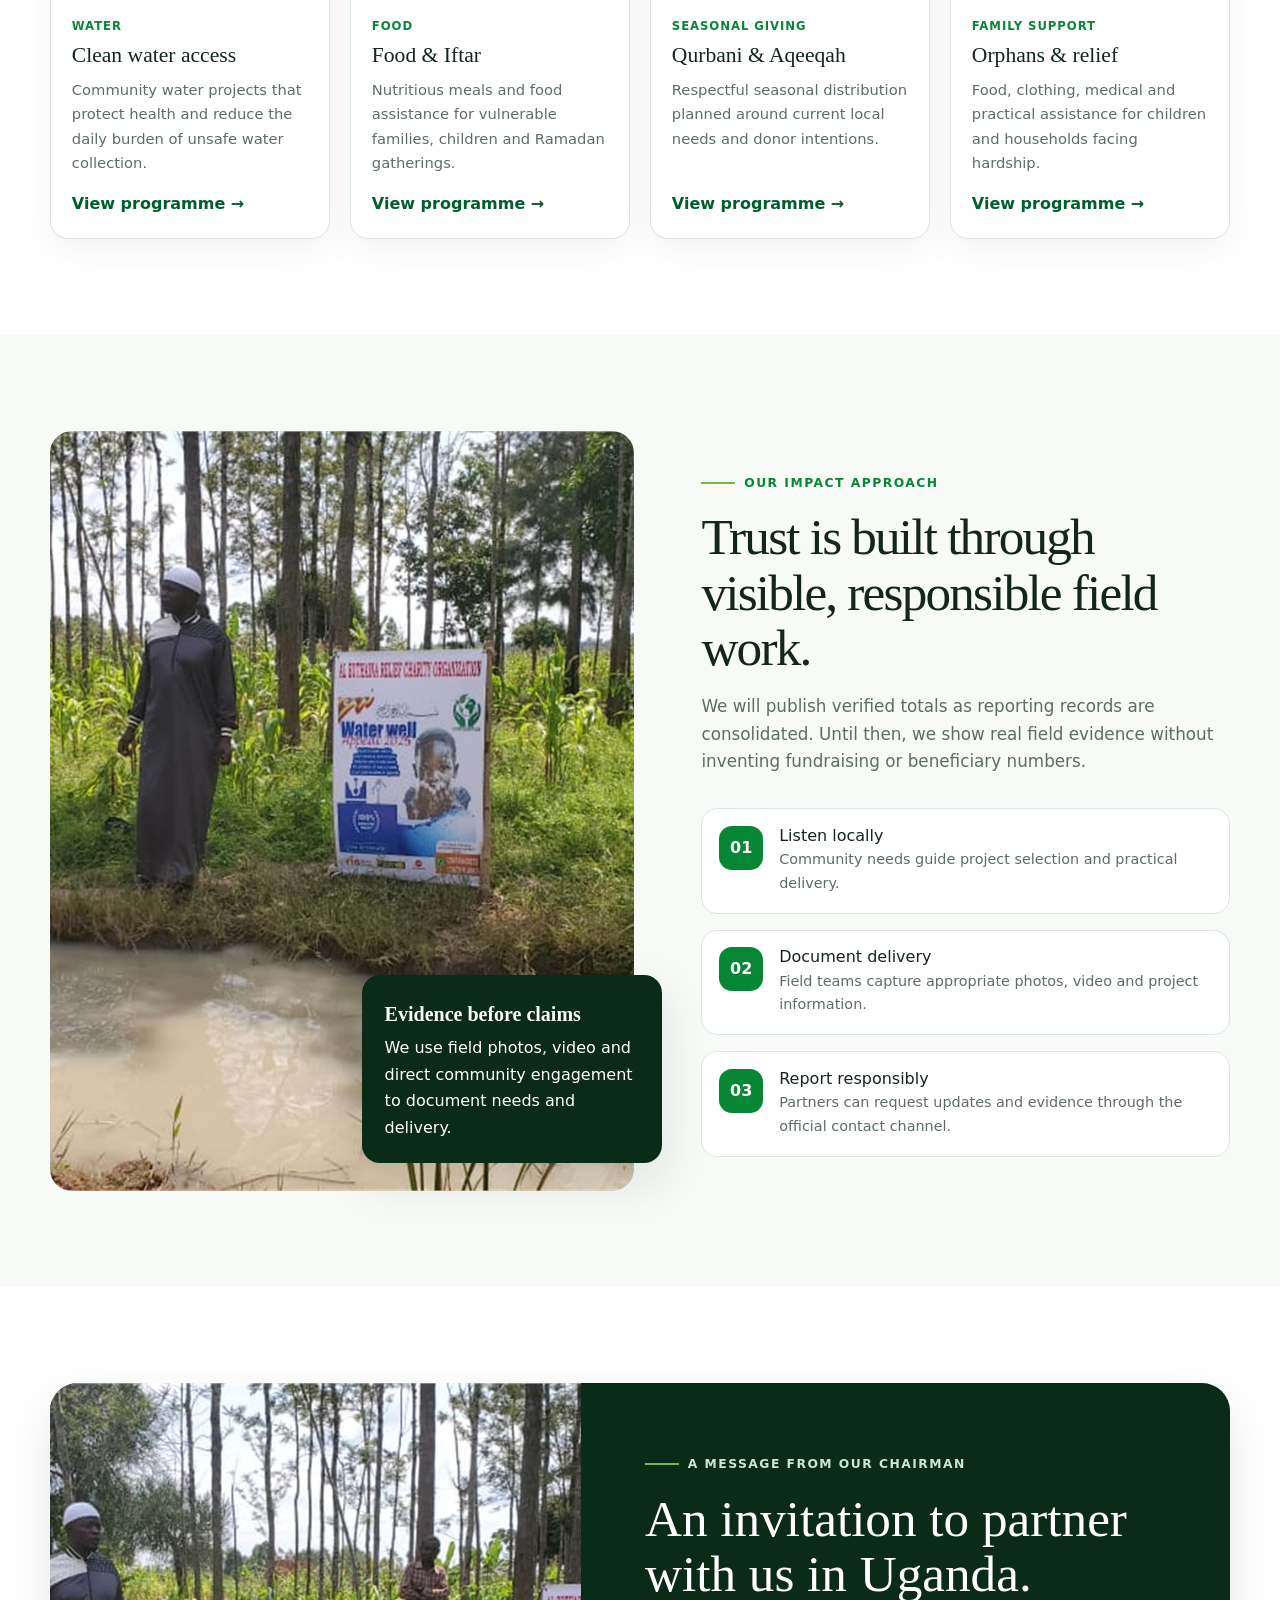
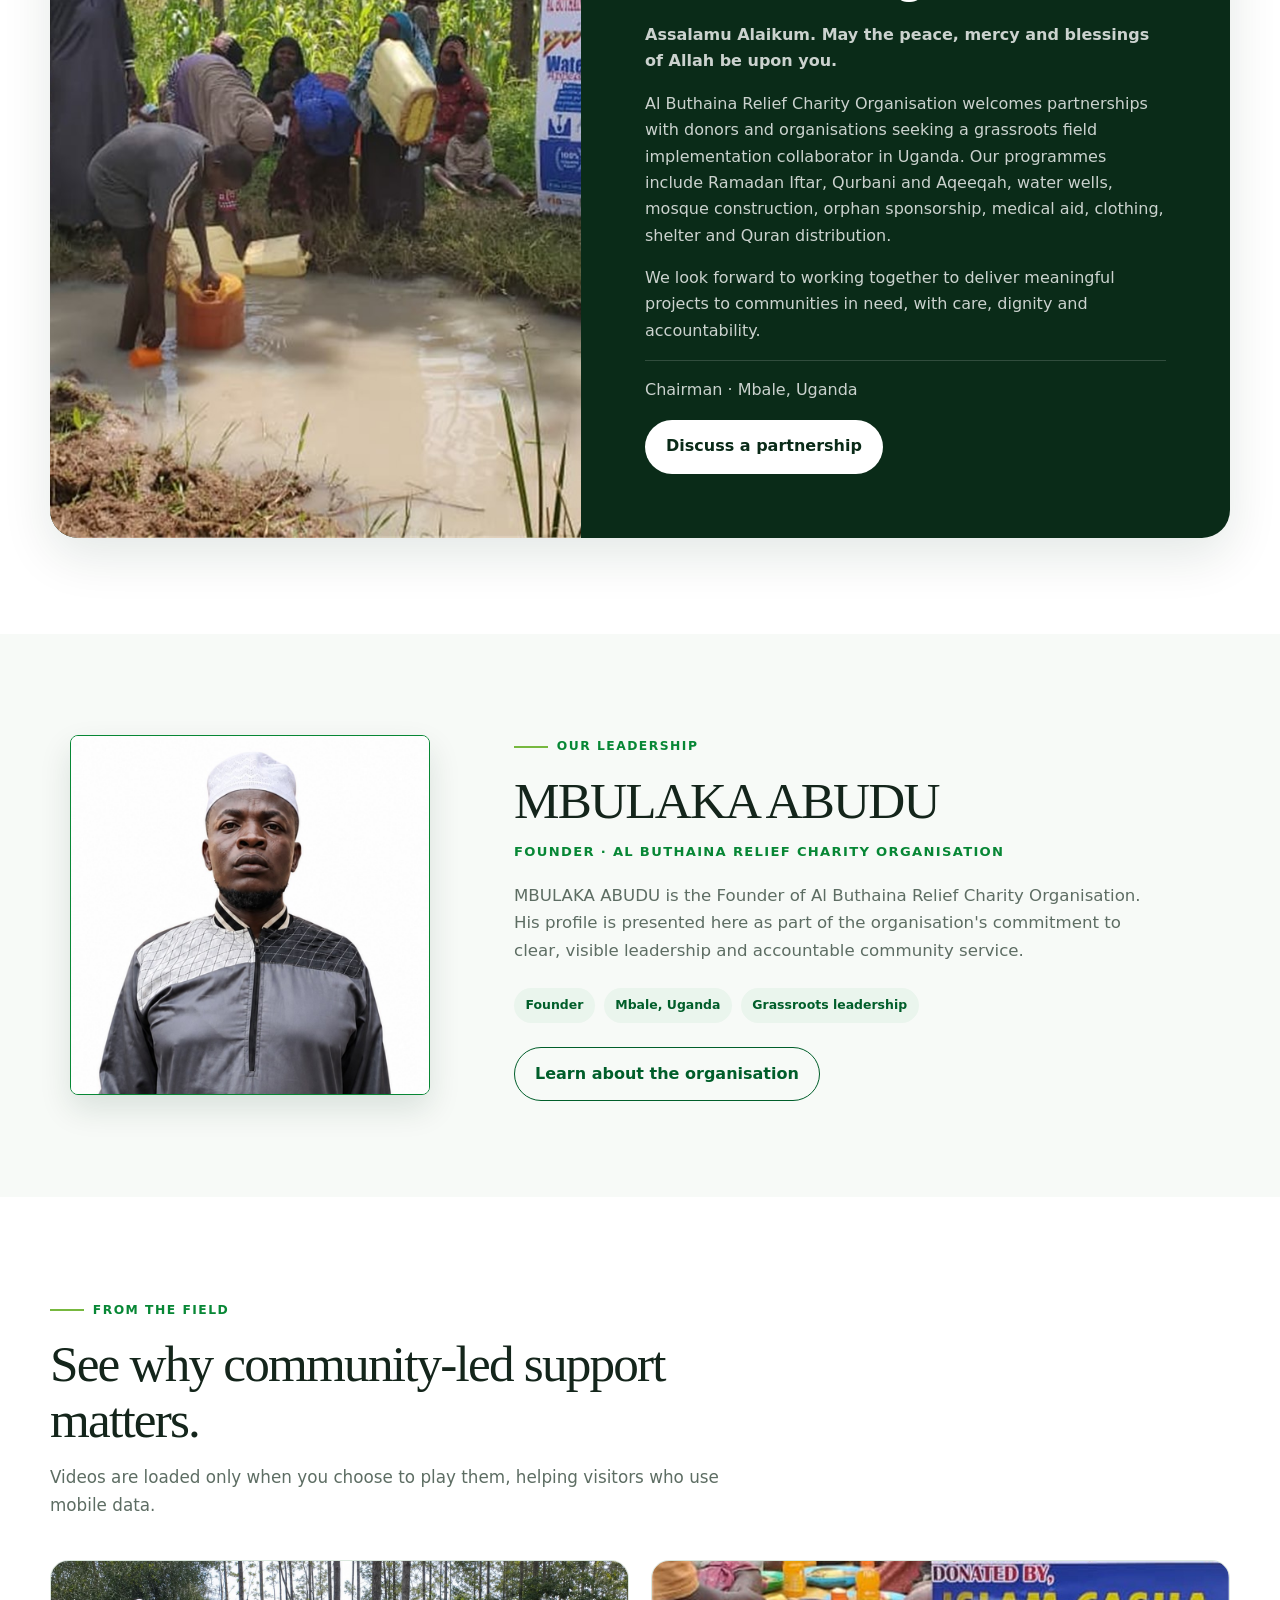
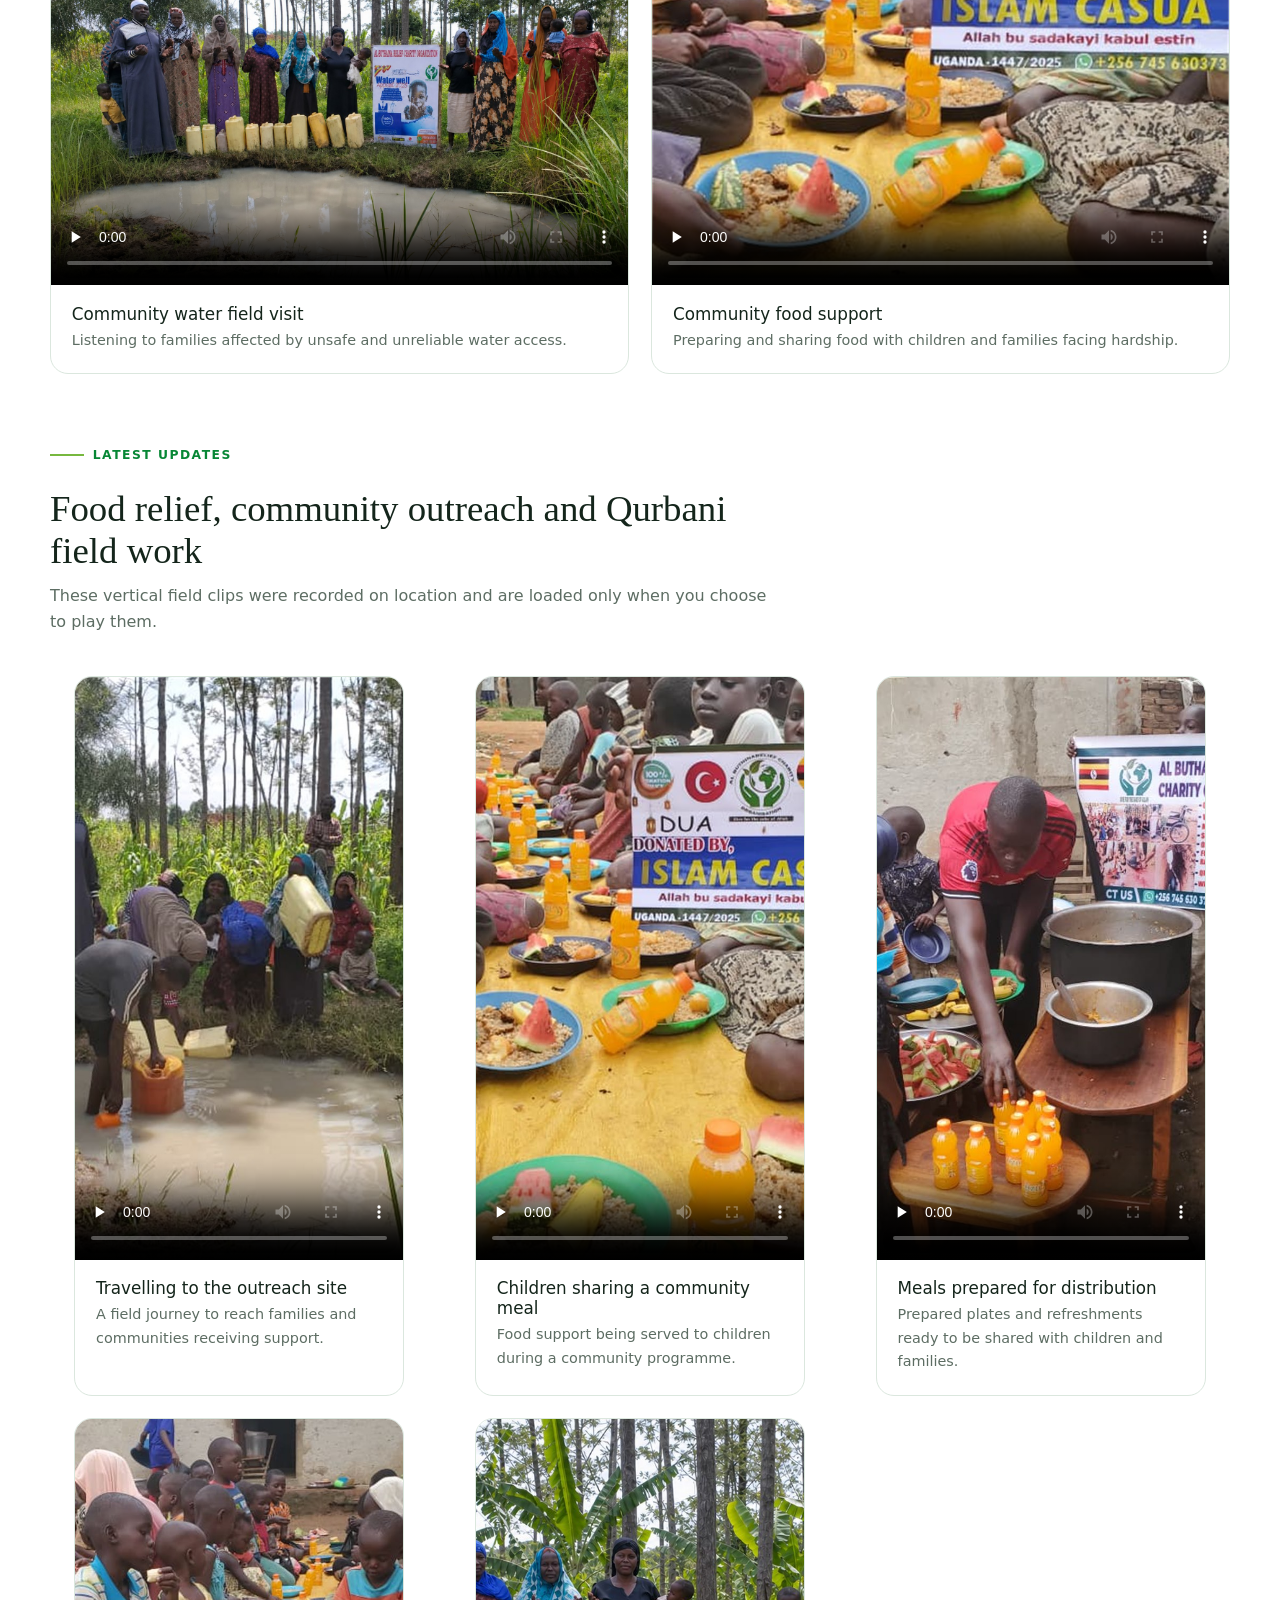
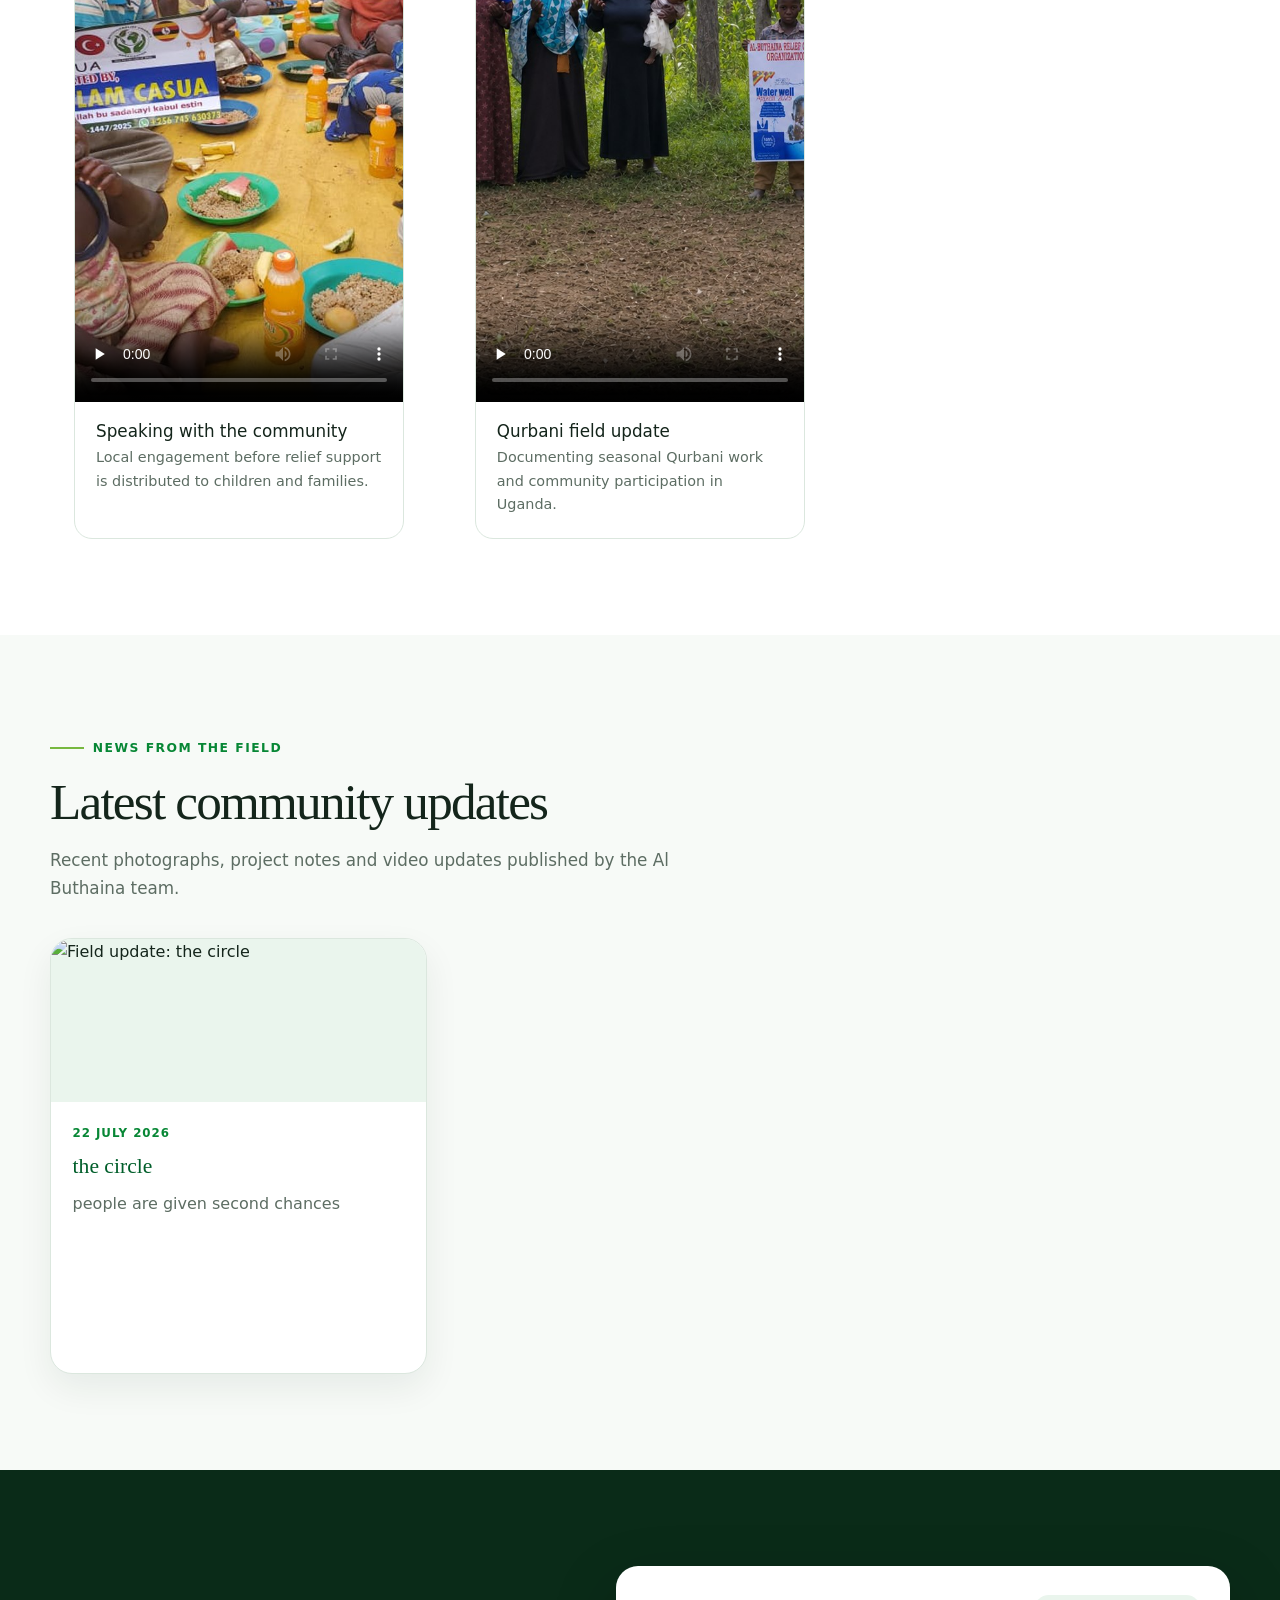
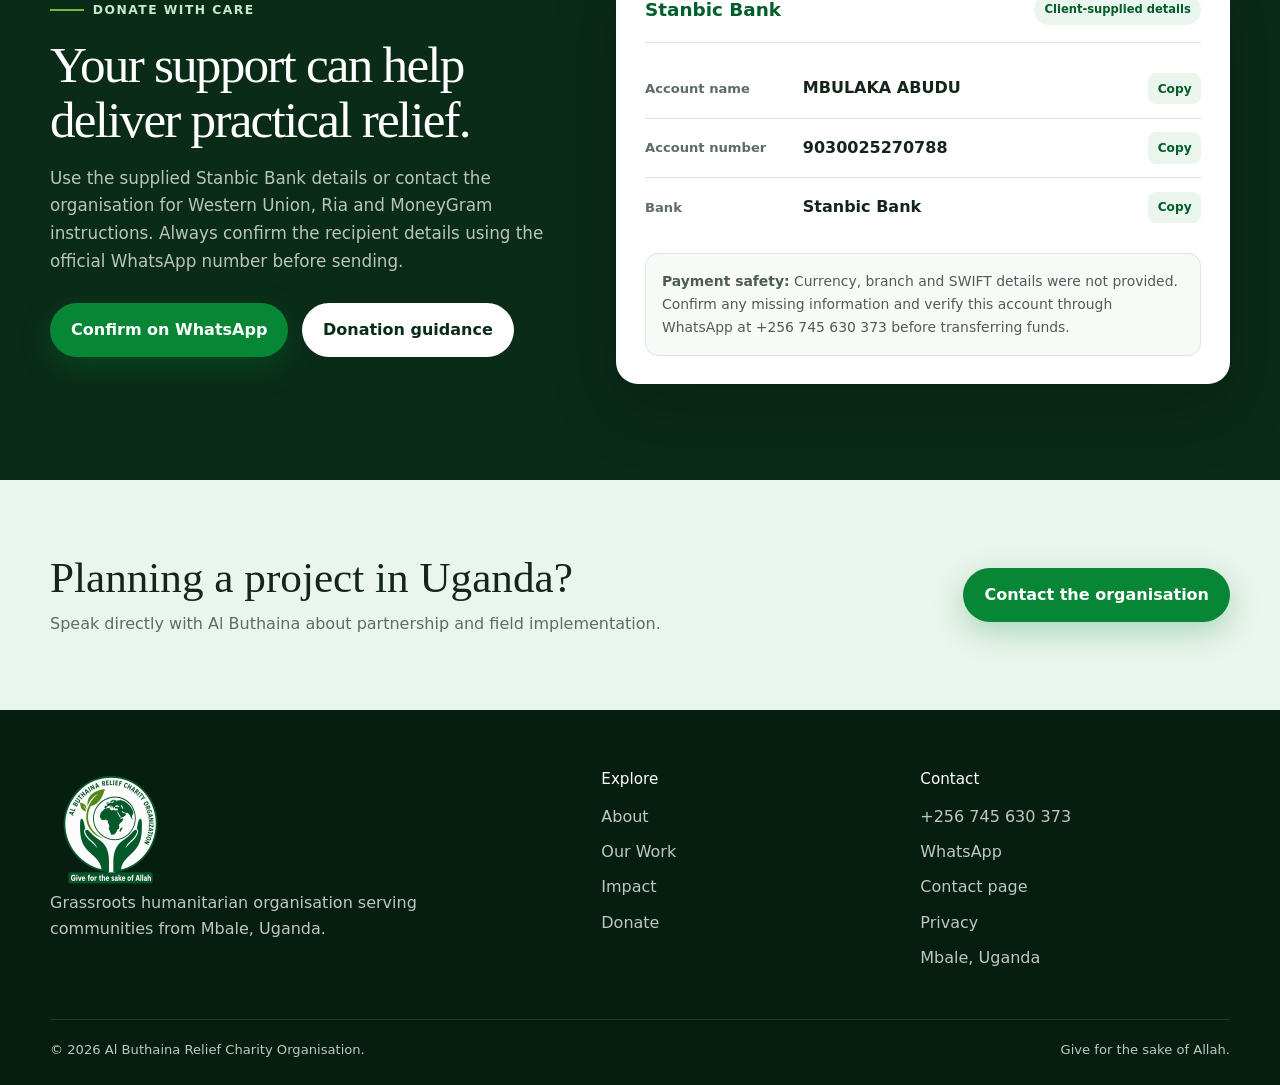
==== commit 59d061c4: "Add accessible visitor welcome message" ====
--- a/index.html
+++ b/index.html
@@ -303,5 +303,6 @@
     });
     document.querySelector('#current-year').textContent = new Date().getFullYear();
   </script>
+  <script src="assets/js/welcome.js" defer></script>
 </body>
 </html>
